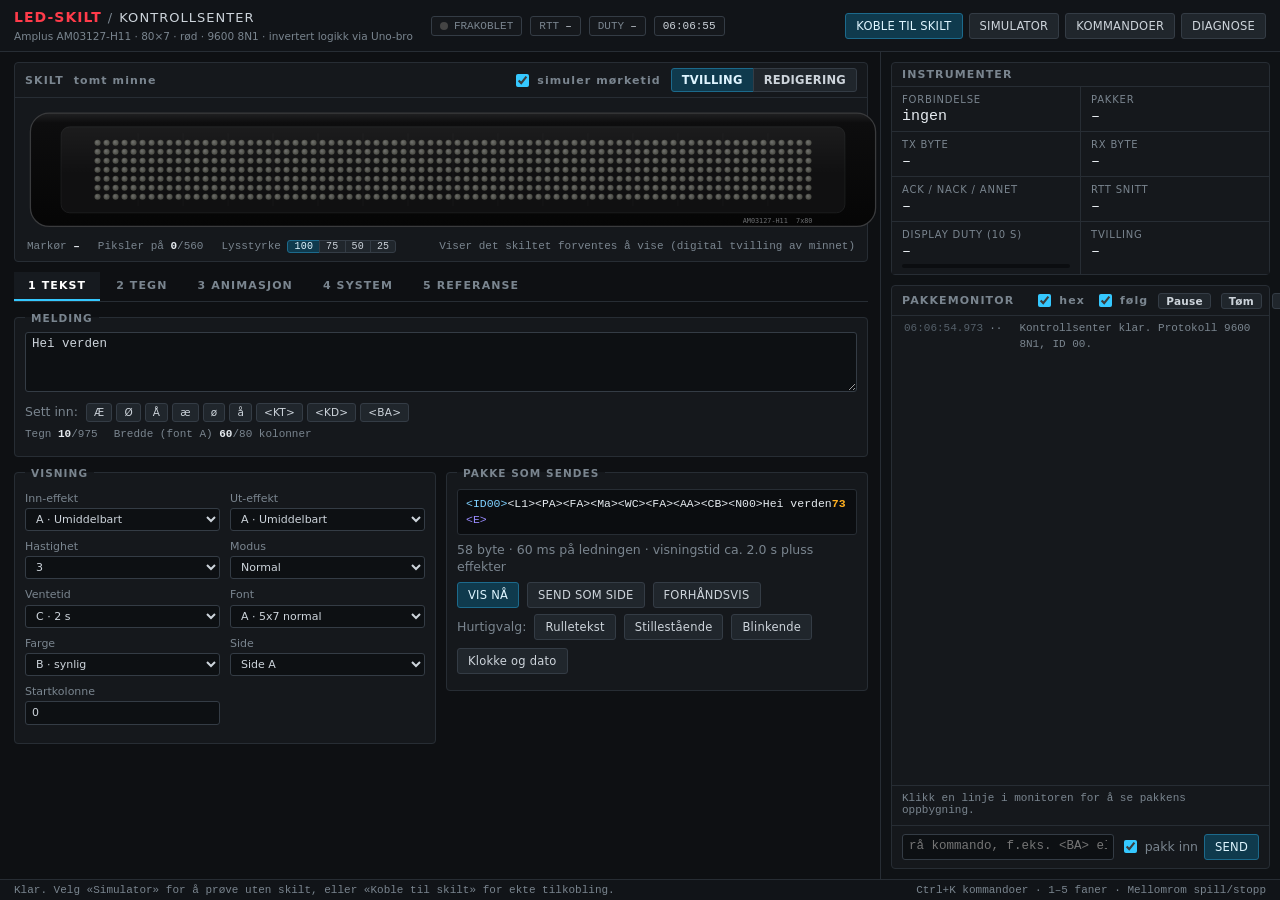
==== kontrollsenter/index.html @ dced3b88 "Første versjon: reverse engineering av Clas Ohlson 36-2071 (Amplus AM03127-H11) med kontrollsenter -" ====
<!doctype html>
<html lang="nb">
<head>
<meta charset="utf-8">
<meta name="viewport" content="width=device-width, initial-scale=1">
<title>LED-skilt kontrollsenter</title>
<link rel="stylesheet" href="css/style.css">
</head>
<body>
<div class="app">

  <header class="top">
    <div class="brand"><b>LED-SKILT</b><span class="sep">/</span>KONTROLLSENTER<small>Amplus AM03127-H11 · 80×7 · rød · 9600 8N1 · invertert logikk via Uno-bro</small></div>
    <div class="chips">
      <span class="chip" id="chipLink"><i class="dot off"></i><span>FRAKOBLET</span></span>
      <span class="chip" title="Gjennomsnittlig tid fra send til svar">RTT <b id="chipRtt">–</b></span>
      <span class="chip" title="Andel av de siste 10 sekundene skiltet har vist innhold. Skiltet er mørkt mens det mottar seriell data.">DUTY <b id="chipDuty">–</b></span>
      <span class="chip" title="PC-klokke"><b id="chipClock">00:00:00</b></span>
    </div>
    <div class="actions">
      <button id="btnConnect" class="primary">KOBLE TIL SKILT</button>
      <button id="btnSim">SIMULATOR</button>
      <button id="btnPalette" title="Ctrl+K">KOMMANDOER</button>
      <button id="btnDiag" title="Skift+F12: miljø, status for alle deler, selvtest og feilrapport">DIAGNOSE</button>
    </div>
  </header>

  <main class="left">
    <section class="panel" id="signPanel">
      <div class="panel-h">
        <span>SKILT</span>
        <span class="muted" id="twinInfo">tomt minne</span>
        <span class="grow"></span>
        <label class="inline"><input type="checkbox" id="optBlackout" checked> simuler mørketid</label>
        <div class="seg" id="viewSeg"><button data-view="twin" class="on">TVILLING</button><button data-view="edit">REDIGERING</button></div>
      </div>
      <div class="signwrap"><canvas id="signCanvas" width="1000" height="145"></canvas></div>
      <div class="sign-foot">
        <span>Markør <b id="curPos">–</b></span>
        <span>Piksler på <b id="pxCount">0</b>/560</span>
        <span>Lysstyrke
          <span class="seg tiny" id="brightSeg"><button data-b="A" class="on">100</button><button data-b="B">75</button><button data-b="C">50</button><button data-b="D">25</button></span></span>
        <span class="grow"></span>
        <span class="muted" id="viewHint">Viser det skiltet forventes å vise (digital tvilling av minnet)</span>
      </div>
    </section>

    <nav class="tabs" id="tabs">
      <button data-tab="tekst" class="on">1 TEKST</button>
      <button data-tab="tegn">2 TEGN</button>
      <button data-tab="anim">3 ANIMASJON</button>
      <button data-tab="system">4 SYSTEM</button>
      <button data-tab="hjelp">5 REFERANSE</button>
    </nav>

    <!-- ===== TEKST ===== -->
    <section class="tab on" id="tab-tekst">
      <div class="cols">
        <fieldset class="span2"><legend>Melding</legend>
          <textarea id="txtMsg" rows="3" spellcheck="false">Hei verden</textarea>
          <div class="row wrap">
            <span class="muted">Sett inn:</span>
            <span id="insertBar"></span>
          </div>
          <div class="row wrap meta">
            <span>Tegn <b id="txtLen">0</b>/975</span>
            <span>Bredde (font A) <b id="txtWidth">0</b>/80 kolonner</span>
            <span id="txtWarn" class="warn"></span>
          </div>
        </fieldset>
        <fieldset><legend>Visning</legend>
          <div class="form">
            <label>Inn-effekt<select id="txtLead"></select></label>
            <label>Ut-effekt<select id="txtLag"></select></label>
            <label>Hastighet<select id="txtSpeed"></select></label>
            <label>Modus<select id="txtKind"></select></label>
            <label>Ventetid<select id="txtWait"></select></label>
            <label>Font<select id="txtFont"></select></label>
            <label>Farge<select id="txtColor"></select></label>
            <label>Side<select id="txtPage"></select></label>
            <label>Startkolonne<input type="number" id="txtCol" min="0" max="255" value="0"></label>
          </div>
        </fieldset>
        <fieldset><legend>Pakke som sendes</legend>
          <pre id="txtPacket" class="packet"></pre>
          <div class="muted" id="txtCost"></div>
          <div class="row wrap">
            <button id="txtShow" class="primary" title="Sletter minnet, sender siden og starter en tidsplan som viser den">VIS NÅ</button>
            <button id="txtSend" title="Sender bare siden (ligger ved siden av eventuelle andre sider)">SEND SOM SIDE</button>
            <button id="txtPreview" title="Vis på skjermen uten å sende">FORHÅNDSVIS</button>
          </div>
          <div class="row wrap">
            <span class="muted">Hurtigvalg:</span>
            <button data-q="scroll">Rulletekst</button>
            <button data-q="static">Stillestående</button>
            <button data-q="blink">Blinkende</button>
            <button data-q="clock">Klokke og dato</button>
          </div>
        </fieldset>
      </div>
    </section>

    <!-- ===== TEGN ===== -->
    <section class="tab" id="tab-tegn">
      <div class="cols">
        <fieldset class="span2"><legend>Verktøy</legend>
          <div class="row wrap">
            <div class="seg" id="toolSeg">
              <button data-tool="pen" class="on" title="P">PENN</button>
              <button data-tool="erase" title="E">VISKELÆR</button>
              <button data-tool="line" title="L">LINJE</button>
              <button data-tool="rect" title="R">REKTANGEL</button>
              <button data-tool="rectf" title="B">FYLT REKT.</button>
              <button data-tool="fill" title="F">FYLL</button>
              <button data-tool="move" title="M">FLYTT</button>
            </div>
            <label class="inline"><input type="checkbox" id="optMirror"> speil om midten</label>
            <label class="inline"><input type="checkbox" id="optGrid"> rutenett (8)</label>
            <label class="inline"><input type="checkbox" id="optOnion" checked> forrige bilde (onion)</label>
          </div>
          <div class="row wrap">
            <span class="muted">Forskyv:</span>
            <button data-op="left">←</button><button data-op="right">→</button><button data-op="up">↑</button><button data-op="down">↓</button>
            <label class="inline">steg <input type="number" id="shiftStep" value="1" min="1" max="40" style="width:3.2em"></label>
            <label class="inline"><input type="checkbox" id="optWrap" checked> rull rundt</label>
            <span class="muted">Transformer:</span>
            <button data-op="flipx">Speil ↔</button><button data-op="flipy">Speil ↕</button><button data-op="invert">Inverter</button><button data-op="clear">Tøm</button>
            <button data-op="undo" title="Ctrl+Z">Angre</button><button data-op="redo" title="Ctrl+Y">Gjenta</button>
          </div>
        </fieldset>
        <fieldset><legend>Tekststempel</legend>
          <div class="form">
            <label>Tekst<input type="text" id="stampText" value="HEI" spellcheck="false"></label>
            <label>Fra kolonne<input type="number" id="stampX" value="0" min="0" max="79"></label>
            <label>Fra rad<input type="number" id="stampY" value="0" min="0" max="6"></label>
          </div>
          <div class="row wrap"><button id="stampBtn">STEMPLE</button><button id="stampCenter">STEMPLE SENTRERT</button></div>
          <div class="muted">5×7-skrift, 6 piksler per tegn. Små bokstaver blir store. Skiltets egen font er en annen.</div>
        </fieldset>
        <fieldset><legend>Bilde inn</legend>
          <div class="form">
            <label>Fil<input type="file" id="imgFile" accept="image/*"></label>
            <label>Terskel <b id="thrVal">128</b><input type="range" id="imgThr" min="0" max="255" value="128"></label>
          </div>
          <div class="row wrap">
            <label class="inline"><input type="checkbox" id="imgInv"> inverter</label>
            <label class="inline"><input type="checkbox" id="imgDither"> dithering</label>
            <select id="imgFit"><option value="stretch">strekk til 80×7</option><option value="contain">behold forhold</option></select>
          </div>
          <div class="muted">Bildet skaleres ned til 80×7 og terskles. Vær forberedt på at lite blir igjen.</div>
        </fieldset>
        <fieldset class="span2"><legend>Som tekst (7 linjer à 80 tegn, # = tent)</legend>
          <textarea id="asciiBox" rows="7" spellcheck="false" class="mono tight"></textarea>
          <div class="row wrap"><button id="asciiGet">HENT FRA BILDET</button><button id="asciiSet">BRUK DENNE TEKSTEN</button><button id="asciiCopy">KOPIER</button></div>
        </fieldset>
        <fieldset class="span2"><legend>Send og lagre</legend>
          <div class="row wrap">
            <button id="drawSend" class="primary" title="Sletter minnet, sender bildet som grafikk og viser det">VIS PÅ SKILTET</button>
            <button id="drawSave">LAGRE I BIBLIOTEKET</button>
            <button id="drawPng">LAST NED PNG</button>
            <button id="drawToAnim" title="Lager en kopi av dette bildet som neste bilde i animasjonen">DUPLISER SOM NYTT BILDE</button>
          </div>
          <div id="savedFrames" class="gallery"></div>
        </fieldset>
      </div>
    </section>

    <!-- ===== ANIMASJON ===== -->
    <section class="tab" id="tab-anim">
      <div class="cols">
        <fieldset class="span2"><legend>Bibliotek</legend>
          <div id="presetList" class="presets"></div>
          <div class="muted">«Forhåndsvis» spiller av animasjonen her på skjermen (som skiltet ville gjort, 0,5 s per plass). «Rediger» laster den inn i tidslinjen under.</div>
        </fieldset>

        <fieldset class="span2"><legend>Tidslinje <span class="muted" id="projName"></span></legend>
          <div class="row wrap">
            <button id="aPlay" class="primary">▶ SPILL</button>
            <button id="aStop">■ STOPP</button>
            <button id="aPrev">◀</button><button id="aNext">▶</button>
            <label class="inline"><input type="checkbox" id="aLoop" checked> løkke</label>
            <label class="inline">fart
              <select id="aSpeed"><option value="0.25">0,25×</option><option value="0.5">0,5×</option><option value="1" selected>1× (2 bilder/s)</option><option value="2">2×</option><option value="4">4×</option></select></label>
            <span class="grow"></span>
            <span class="muted">Plasser <b id="aSlots">0</b>/31 · løkke <b id="aSecs">0</b> s · bilder <b id="aCount">0</b>/26</span>
          </div>
          <div class="timeline" id="timeline"></div>
          <div class="row wrap">
            <button id="aAdd">+ NYTT</button><button id="aDup">DUPLISER</button><button id="aDel">SLETT</button>
            <button id="aLeft">← FLYTT</button><button id="aRight">FLYTT →</button>
            <label class="inline">hold <input type="number" id="aHold" min="1" max="6" value="1" style="width:3.2em"> plasser</label>
            <span class="grow"></span>
            <button id="aNew">NY ANIMASJON</button>
          </div>
        </fieldset>

        <fieldset><legend>Generatorer (på valgt bilde)</legend>
          <div class="form">
            <label>Antall nye bilder<input type="number" id="gN" value="8" min="1" max="25"></label>
            <label>Steg (piksler)<input type="number" id="gStep" value="4" min="1" max="40"></label>
          </div>
          <div class="row wrap">
            <button data-gen="scrollL">Rull ←</button><button data-gen="scrollR">Rull →</button>
            <button data-gen="blink">Blink</button><button data-gen="reverse">Snu rekkefølge</button><button data-gen="pingpong">Frem og tilbake</button>
          </div>
          <div class="muted">Rull: lager N bilder der innholdet flyttes steg piksler per bilde (rulles rundt). Blink: veksler mellom bildet og tomt.</div>
        </fieldset>

        <fieldset><legend>Opplasting</legend>
          <div class="form">
            <label>Bilder per grafikkside<select id="uPer"><option value="2" selected>2 (blokk 1–3 og 4–6)</option><option value="1">1 (bare blokk 1–3)</option></select></label>
            <label>Inn-effekt<select id="uLead"></select></label>
            <label>Ut-effekt<select id="uLag"></select></label>
            <label>Ventetid<select id="uWait"></select></label>
          </div>
          <div class="row wrap">
            <button id="aUpload" class="primary">LAST OPP TIL SKILTET</button>
            <button id="aAbort">AVBRYT</button>
          </div>
          <div class="progress"><div id="uBar"></div></div>
          <div class="muted" id="uInfo">Ikke startet</div>
          <div class="row wrap">
            <button id="aExport">EKSPORTER JSON</button>
            <label class="btn">IMPORTER JSON<input type="file" id="aImport" accept=".json" hidden></label>
            <button id="aSaveLib">LAGRE LOKALT</button>
          </div>
        </fieldset>

        <fieldset class="span2"><legend>Lagrede animasjoner (i nettleseren)</legend>
          <div id="userList" class="presets"></div>
        </fieldset>
      </div>
    </section>

    <!-- ===== SYSTEM ===== -->
    <section class="tab" id="tab-system">
      <div class="cols">
        <fieldset><legend>Lysstyrke</legend>
          <div class="row wrap">
            <button data-bright="A">100 %</button><button data-bright="B">75 %</button><button data-bright="C">50 %</button><button data-bright="D">25 %</button>
          </div>
        </fieldset>
        <fieldset><legend>Klokke (DS1302, batteribackup)</legend>
          <div class="row">PC-tid nå: <b id="sysNow" class="mono"></b></div>
          <div class="row wrap"><button id="sysSync" class="primary">SYNKRONISER KLOKKEN</button></div>
          <div class="muted">Sender &lt;SC&gt; med dato, ukedag og klokkeslett. Klokken går videre når skiltet er avslått.</div>
        </fieldset>
        <fieldset><legend>Minne og sletting</legend>
          <div class="row wrap"><button id="sysWipe" class="danger">SLETT ALT (&lt;D*&gt;)</button></div>
          <div class="form">
            <label>Side<select id="sysDelPage"></select></label>
            <label>Tidsplan<select id="sysDelSched"></select></label>
          </div>
          <div class="row wrap"><button id="sysDelPageBtn">SLETT SIDE</button><button id="sysDelSchedBtn">SLETT TIDSPLAN</button></div>
          <div class="muted">«Slett alt» fjerner sider, tidsplaner og grafikk. Etterpå viser skiltet standardskjermen «LED» med et antennesymbol.</div>
        </fieldset>
        <fieldset><legend>Kjøreside</legend>
          <div class="form"><label>Side<select id="sysRunPage"></select></label></div>
          <div class="row wrap"><button id="sysRunBtn">SETT KJØRESIDE</button></div>
          <div class="muted">Vises når ingen tidsplan er aktiv. Blir stående selv etter «Slett alt», så bruk en tidsplan for animasjoner.</div>
        </fieldset>
        <fieldset class="span2"><legend>Tidsplanbygger</legend>
          <div class="form">
            <label>Tidsplan<select id="schN"></select></label>
            <label>Sider i rekkefølge (A–Z, kan gjentas, maks 31)<input type="text" id="schPages" value="ABC" class="mono" spellcheck="false"></label>
            <label>Start<input type="datetime-local" id="schStart"></label>
            <label>Slutt<input type="datetime-local" id="schEnd"></label>
          </div>
          <div class="row wrap">
            <label class="inline"><input type="checkbox" id="schAlways" checked> alltid aktiv (år 00 til 99)</label>
            <button id="schSend" class="primary">SEND TIDSPLAN</button>
            <span class="muted mono" id="schPreview"></span>
          </div>
        </fieldset>
        <fieldset><legend>Lyd og tester</legend>
          <div class="row wrap">
            <button data-test="beep">Bip (&lt;BA&gt;)</button><button data-test="song1">Melodi 1</button><button data-test="song2">Melodi 2</button><button data-test="song3">Melodi 3</button>
          </div>
          <div class="row wrap">
            <button data-test="allon">Alle piksler på</button><button data-test="checker">Sjakkbrett</button><button data-test="edges">Kantramme</button><button data-test="cols">Kolonnetest</button>
          </div>
        </fieldset>
        <fieldset><legend>Avansert</legend>
          <label class="inline"><input type="checkbox" id="advUnlock"> jeg vet hva jeg gjør</label>
          <div class="form">
            <label>Skilt-ID (hex 01–FF)<input type="text" id="advId" value="01" maxlength="2" class="mono" disabled></label>
          </div>
          <div class="row wrap"><button id="advSetId" disabled class="danger">SETT SKILT-ID</button></div>
          <div class="muted">Skiltet har ID 00 og svarer bare på den. Å endre ID er ikke testet og kan gjøre at skiltet ikke lenger svarer på ID 00.</div>
        </fieldset>
      </div>
    </section>

    <!-- ===== REFERANSE ===== -->
    <section class="tab" id="tab-hjelp">
      <div class="cols" id="helpBody"></div>
    </section>
  </main>

  <aside class="right">
    <section class="panel">
      <div class="panel-h"><span>INSTRUMENTER</span></div>
      <div class="meters" id="meters"></div>
    </section>
    <section class="panel grow-panel">
      <div class="panel-h">
        <span>PAKKEMONITOR</span><span class="grow"></span>
        <label class="inline"><input type="checkbox" id="logHex" checked> hex</label>
        <label class="inline"><input type="checkbox" id="logFollow" checked> følg</label>
        <button id="logPause" class="tiny">Pause</button>
        <button id="logClear" class="tiny">Tøm</button>
        <button id="logSave" class="tiny">Lagre</button>
      </div>
      <div id="log" class="log"></div>
      <div id="anatomy" class="anatomy"></div>
      <div class="rawsend">
        <input type="text" id="rawIn" class="mono" spellcheck="false" placeholder="rå kommando, f.eks. <BA> eller <L1><PA><FA><Ma><WA><FA><AA><CB><N00>HEI">
        <label class="inline"><input type="checkbox" id="rawWrap" checked> pakk inn</label>
        <button id="rawSend" class="primary">SEND</button>
      </div>
    </section>
  </aside>

  <footer class="bottom"><span id="status">Klar. Velg «Simulator» for å prøve uten skilt, eller «Koble til skilt» for ekte tilkobling.</span><span class="grow"></span><span class="muted">Ctrl+K kommandoer · 1–5 faner · Mellomrom spill/stopp</span></footer>
</div>

<div id="palette" class="palette" hidden>
  <div class="palette-box"><input type="text" id="palIn" placeholder="Skriv en kommando…" spellcheck="false"><div id="palList"></div></div>
</div>
<div id="toasts" class="toasts"></div>

<noscript><div style="position:fixed;top:0;left:0;right:0;background:#7a1c27;color:#fff;padding:8px 14px;z-index:200">JavaScript er slått av i nettleseren. Kontrollsenteret trenger JavaScript.</div></noscript>
<script src="js/diag.js"></script>
<script src="js/protocol.js"></script>
<script src="js/presets.js"></script>
<script src="js/font.js"></script>
<script src="js/link.js"></script>
<script src="js/twin.js"></script>
<script src="js/display.js"></script>
<script src="js/app.js"></script>
<script src="js/monitor.js"></script>
<script src="js/tab-text.js"></script>
<script src="js/tab-draw.js"></script>
<script src="js/tab-anim.js"></script>
<script src="js/tab-system.js"></script>
<script src="js/tab-help.js"></script>
<script src="js/main.js"></script>
</body>
</html>
---- kontrollsenter/css/style.css ----
:root {
  --bg: #0e1013; --panel: #15181c; --panel2: #1a1e23; --line: #272d34; --line2: #343c45;
  --text: #cdd4db; --dim: #7a858f; --accent: #35c8ff; --ok: #3ddc84; --warn: #ffb020; --err: #ff4d5e; --led: #ff3b4a;
  --mono: "Cascadia Mono", "Cascadia Code", Consolas, "SF Mono", Menlo, monospace;
  --sans: "Segoe UI", system-ui, -apple-system, Roboto, sans-serif;
}
* { box-sizing: border-box; }
html, body { margin: 0; height: 100%; background: var(--bg); color: var(--text); font: 12.5px/1.4 var(--sans); }
body { overflow: hidden; }
b { font-weight: 600; color: #e6ebf0; }
.mono, pre, code, input.mono, textarea.mono { font-family: var(--mono); }
.muted { color: var(--dim); }
.grow { flex: 1; }
.warn { color: var(--warn); }
::-webkit-scrollbar { width: 9px; height: 9px; } ::-webkit-scrollbar-thumb { background: #2c333b; border-radius: 5px; } ::-webkit-scrollbar-track { background: transparent; }

.app { display: grid; height: 100vh; grid-template-columns: minmax(0, 1fr) 400px; grid-template-rows: auto minmax(0, 1fr) auto; }
.top { grid-column: 1 / 3; display: flex; align-items: center; gap: 18px; padding: 8px 14px; border-bottom: 1px solid var(--line); background: #111418; }
.brand { font-size: 13px; letter-spacing: .08em; white-space: nowrap; }
.brand b { color: var(--led); font-size: 14px; } .brand .sep { margin: 0 6px; color: var(--dim); }
.brand small { display: block; color: var(--dim); font-size: 10.5px; letter-spacing: 0; margin-top: 1px; }
.chips { display: flex; gap: 8px; flex: 1; flex-wrap: wrap; }
.chip { font: 11px var(--mono); border: 1px solid var(--line2); border-radius: 3px; padding: 3px 8px; color: var(--dim); background: var(--panel); display: inline-flex; align-items: center; gap: 6px; }
.chip b { color: var(--text); font-weight: 500; }
.dot { width: 8px; height: 8px; border-radius: 50%; background: #444; display: inline-block; } .dot.on { background: var(--ok); box-shadow: 0 0 6px var(--ok); } .dot.sim { background: var(--accent); } .dot.busy { background: var(--warn); }
.actions { display: flex; gap: 6px; }

button, .btn, select, input, textarea { font: inherit; color: var(--text); }
button, .btn { background: #20262c; border: 1px solid var(--line2); border-radius: 3px; padding: 4px 10px; cursor: pointer; font-size: 11.5px; letter-spacing: .02em; display: inline-block; }
button:hover, .btn:hover { background: #29313a; border-color: #4a5560; }
button:active { background: #1a2026; }
button:disabled { opacity: .4; cursor: not-allowed; }
button.primary { background: #0f3a4d; border-color: #1c6a8c; color: #dff5ff; } button.primary:hover { background: #134b63; }
button.danger { background: #3d1a20; border-color: #7a2a35; color: #ffd9de; } button.danger:hover { background: #4f2028; }
button.tiny { padding: 1px 7px; font-size: 10.5px; }
button.on { background: #0f3a4d; border-color: #1c6a8c; color: #dff5ff; }
.seg { display: inline-flex; } .seg button { border-radius: 0; margin-left: -1px; } .seg button:first-child { border-radius: 3px 0 0 3px; margin-left: 0; } .seg button:last-child { border-radius: 0 3px 3px 0; }
.seg.tiny button { padding: 0 6px; font-size: 10px; }
input[type=text], input[type=number], input[type=datetime-local], select, textarea { background: #0d1013; border: 1px solid var(--line2); border-radius: 3px; padding: 3px 6px; min-width: 0; }
input:focus, select:focus, textarea:focus, button:focus-visible { outline: 1px solid var(--accent); outline-offset: 0; }
textarea { width: 100%; resize: vertical; font-family: var(--mono); font-size: 12.5px; }
textarea.tight { line-height: 1.05; letter-spacing: 0; font-size: 10.5px; white-space: pre; overflow-x: auto; }
input[type=range] { width: 100%; accent-color: var(--accent); }
input[type=checkbox] { accent-color: var(--accent); }
label.inline { display: inline-flex; align-items: center; gap: 5px; color: var(--dim); white-space: nowrap; }

.left { min-width: 0; overflow-y: auto; padding: 10px 12px 10px 14px; display: flex; flex-direction: column; gap: 10px; }
.right { border-left: 1px solid var(--line); display: flex; flex-direction: column; min-height: 0; padding: 10px; gap: 10px; background: #0f1215; }
.panel { background: var(--panel); border: 1px solid var(--line); border-radius: 4px; }
.panel-h { display: flex; gap: 10px; align-items: center; padding: 5px 10px; border-bottom: 1px solid var(--line); font: 600 11px var(--sans); letter-spacing: .1em; color: var(--dim); }
.grow-panel { flex: 1; min-height: 0; display: flex; flex-direction: column; }

.signwrap { padding: 10px 12px 4px; }
.signwrap canvas { display: block; width: 100%; height: auto; aspect-ratio: 1000 / 145; cursor: default; border-radius: 6px; }
.signwrap.draw canvas { cursor: crosshair; }
.sign-foot { display: flex; gap: 18px; padding: 4px 12px 8px; font: 11px var(--mono); color: var(--dim); align-items: center; flex-wrap: wrap; }

.tabs { display: flex; gap: 2px; border-bottom: 1px solid var(--line); }
.tabs button { border: 0; border-bottom: 2px solid transparent; background: transparent; border-radius: 0; padding: 7px 14px; color: var(--dim); font: 600 11px var(--sans); letter-spacing: .1em; }
.tabs button:hover { color: var(--text); background: #181c21; }
.tabs button.on { color: #fff; border-bottom-color: var(--accent); background: #161a1f; }
.tab { display: none; } .tab.on { display: block; }
.cols { display: grid; grid-template-columns: repeat(2, minmax(0, 1fr)); gap: 10px; align-items: start; }
.cols .span2 { grid-column: 1 / 3; }
@media (max-width: 1250px) { .cols { grid-template-columns: 1fr; } .cols .span2 { grid-column: 1; } }
fieldset { border: 1px solid var(--line); border-radius: 4px; margin: 0; padding: 8px 10px 10px; background: var(--panel); min-width: 0; }
legend { padding: 0 6px; color: var(--dim); font: 600 10.5px var(--sans); letter-spacing: .1em; text-transform: uppercase; }
.row { display: flex; align-items: center; gap: 8px; margin: 6px 0; } .row.wrap { flex-wrap: wrap; }
.meta { font: 11px var(--mono); color: var(--dim); gap: 16px; }
.form { display: grid; grid-template-columns: repeat(auto-fill, minmax(150px, 1fr)); gap: 8px 10px; margin: 4px 0 8px; }
.form label { display: flex; flex-direction: column; gap: 2px; color: var(--dim); font-size: 11px; }
.form select, .form input { width: 100%; color: var(--text); }
pre.packet { margin: 2px 0 6px; padding: 6px 8px; background: #0b0d10; border: 1px solid var(--line); border-radius: 3px; white-space: pre-wrap; word-break: break-all; font-size: 11.5px; max-height: 120px; overflow: auto; }
.seg-id { color: #7fd1ff; } .seg-data { color: #e6ebf0; } .seg-cs { color: var(--warn); font-weight: 600; } .seg-end { color: #9a8cff; }

.presets { display: grid; grid-template-columns: repeat(auto-fill, minmax(290px, 1fr)); gap: 8px; }
.preset { border: 1px solid var(--line2); border-radius: 4px; padding: 6px 8px; background: #12161a; }
.preset h4 { margin: 0 0 2px; font-size: 12.5px; } .preset p { margin: 0 0 6px; color: var(--dim); font-size: 11px; min-height: 2.6em; }
.preset canvas { width: 100%; height: auto; image-rendering: pixelated; border: 1px solid var(--line); border-radius: 2px; display: block; margin-bottom: 6px; }
.preset .stats { font: 10.5px var(--mono); color: var(--dim); margin-bottom: 6px; }
.timeline { display: flex; gap: 6px; overflow-x: auto; padding: 8px 2px 10px; min-height: 84px; }
.tl { flex: 0 0 auto; border: 1px solid var(--line2); border-radius: 3px; background: #0e1114; padding: 3px; cursor: pointer; position: relative; }
.tl canvas { display: block; width: 168px; height: auto; image-rendering: pixelated; }
.tl .n { font: 10px var(--mono); color: var(--dim); display: flex; justify-content: space-between; margin-top: 2px; }
.tl.sel { border-color: var(--accent); background: #10202a; } .tl.play { box-shadow: 0 0 0 1px var(--led); }
.tl .hold { color: var(--warn); }
.progress { height: 6px; background: #0b0d10; border: 1px solid var(--line); border-radius: 3px; overflow: hidden; margin: 6px 0 4px; } .progress div { height: 100%; width: 0; background: var(--accent); transition: width .1s; }
.gallery { display: grid; grid-template-columns: repeat(auto-fill, minmax(170px, 1fr)); gap: 8px; margin-top: 6px; }
.gallery .g { border: 1px solid var(--line2); border-radius: 3px; padding: 4px; background: #0e1114; } .gallery canvas { width: 100%; image-rendering: pixelated; display: block; }

.meters { display: grid; grid-template-columns: repeat(2, 1fr); gap: 1px; background: var(--line); }
.meter { background: var(--panel); padding: 6px 10px; } .meter span { display: block; color: var(--dim); font-size: 10px; letter-spacing: .08em; text-transform: uppercase; }
.meter b { font: 500 15px var(--mono); } .meter .bar { height: 4px; background: #0b0d10; margin-top: 4px; border-radius: 2px; overflow: hidden; } .meter .bar i { display: block; height: 100%; background: var(--ok); width: 0; transition: width .3s; }

.log { flex: 1; min-height: 80px; overflow-y: auto; padding: 4px 0; font: 11px/1.45 var(--mono); }
.ll { padding: 1px 10px; display: flex; gap: 6px; border-left: 2px solid transparent; word-break: break-all; }
.ll:hover { background: #1a1f24; } .ll .t { color: #55606a; flex: 0 0 auto; } .ll .d { flex: 0 0 auto; width: 2.2em; }
.ll.tx .d { color: #7fd1ff; } .ll.rx .d { color: var(--ok); } .ll.rx.bad .d, .ll.bad { color: var(--err); }
.ll.sys { color: var(--dim); } .ll.sel { border-left-color: var(--accent); background: #162027; }
.ll .lab { color: var(--dim); }
.anatomy { border-top: 1px solid var(--line); padding: 6px 10px; font: 11px var(--mono); min-height: 40px; color: var(--dim); }
.anatomy .seg-row { display: flex; gap: 2px; flex-wrap: wrap; margin-top: 3px; } .anatomy .s { padding: 1px 5px; border-radius: 2px; background: #1a2026; }
.rawsend { display: flex; gap: 6px; padding: 8px 10px; border-top: 1px solid var(--line); align-items: center; } .rawsend input[type=text] { flex: 1; }

.bottom { grid-column: 1 / 3; display: flex; padding: 4px 14px; border-top: 1px solid var(--line); background: #111418; font: 11px var(--mono); color: var(--dim); gap: 12px; }

@media (max-width: 960px) {
  body { overflow: auto; }
  .app { height: auto; min-height: 100vh; grid-template-columns: minmax(0, 1fr); grid-template-rows: auto auto auto auto; }
  .top, .bottom { grid-column: 1; flex-wrap: wrap; }
  .left { overflow: visible; }
  .right { border-left: 0; border-top: 1px solid var(--line); }
  .log { min-height: 260px; }
}

.palette { position: fixed; inset: 0; background: rgba(0, 0, 0, .55); display: flex; justify-content: center; align-items: flex-start; padding-top: 12vh; z-index: 50; }
.palette[hidden] { display: none; }
.palette-box { width: min(560px, 92vw); background: #14181c; border: 1px solid var(--line2); border-radius: 5px; box-shadow: 0 20px 60px rgba(0, 0, 0, .6); }
.palette-box input { width: 100%; border: 0; border-bottom: 1px solid var(--line); border-radius: 5px 5px 0 0; padding: 10px 12px; font-size: 14px; background: transparent; }
#palList { max-height: 50vh; overflow-y: auto; } #palList div { padding: 6px 12px; display: flex; justify-content: space-between; cursor: pointer; } #palList div.sel, #palList div:hover { background: #1b2a33; } #palList small { color: var(--dim); }
.toasts { position: fixed; right: 14px; bottom: 36px; display: flex; flex-direction: column; gap: 6px; z-index: 60; }
.toast { background: #1b2025; border: 1px solid var(--line2); border-left: 3px solid var(--accent); padding: 7px 12px; border-radius: 3px; max-width: 380px; box-shadow: 0 6px 20px rgba(0,0,0,.4); }
.toast.err { border-left-color: var(--err); } .toast.ok { border-left-color: var(--ok); }

table.ref { border-collapse: collapse; width: 100%; font-size: 11.5px; } table.ref th, table.ref td { border-bottom: 1px solid var(--line); padding: 3px 6px; text-align: left; vertical-align: top; }
table.ref th { color: var(--dim); font-weight: 600; font-size: 10.5px; letter-spacing: .06em; text-transform: uppercase; } table.ref td:first-child { font-family: var(--mono); color: #7fd1ff; white-space: nowrap; }
.no { color: var(--err); } .yes { color: var(--ok); }
.helpbox p { margin: 4px 0 8px; } .helpbox ul { margin: 4px 0 8px 18px; padding: 0; }
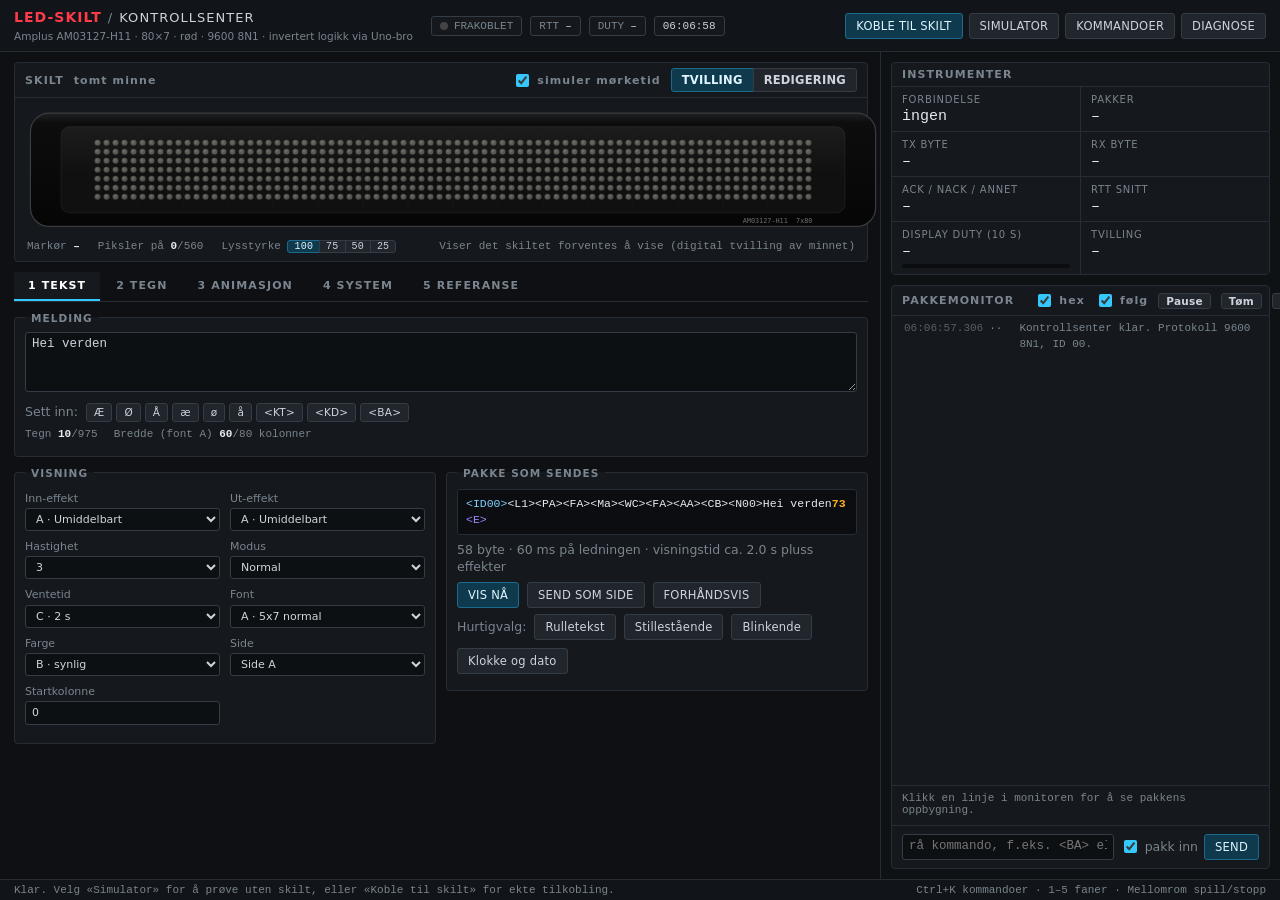
==== commit af69fe2e: "Klargjør for Firebase Hosting med automatisk utrulling - firebase.json: publiserer kontrollsenter/, " ====
--- a/kontrollsenter/index.html
+++ b/kontrollsenter/index.html
@@ -4,6 +4,9 @@
 <meta charset="utf-8">
 <meta name="viewport" content="width=device-width, initial-scale=1">
 <title>LED-skilt kontrollsenter</title>
+<meta name="description" content="Kontrollsenter for Clas Ohlson 36-2071 / Amplus AM03127 LED-skilt: tekst, piksler, animasjoner og tidsplaner via Web Serial.">
+<meta name="theme-color" content="#0e1013">
+<link rel="icon" href="data:image/svg+xml,%3Csvg xmlns='http://www.w3.org/2000/svg' viewBox='0 0 32 32'%3E%3Crect width='32' height='32' rx='6' fill='%230e1013'/%3E%3Ccircle cx='8' cy='16' r='3' fill='%23ff3b4a'/%3E%3Ccircle cx='16' cy='16' r='3' fill='%23ff3b4a'/%3E%3Ccircle cx='24' cy='16' r='3' fill='%23ff3b4a'/%3E%3C/svg%3E">
 <link rel="stylesheet" href="css/style.css">
 </head>
 <body>
